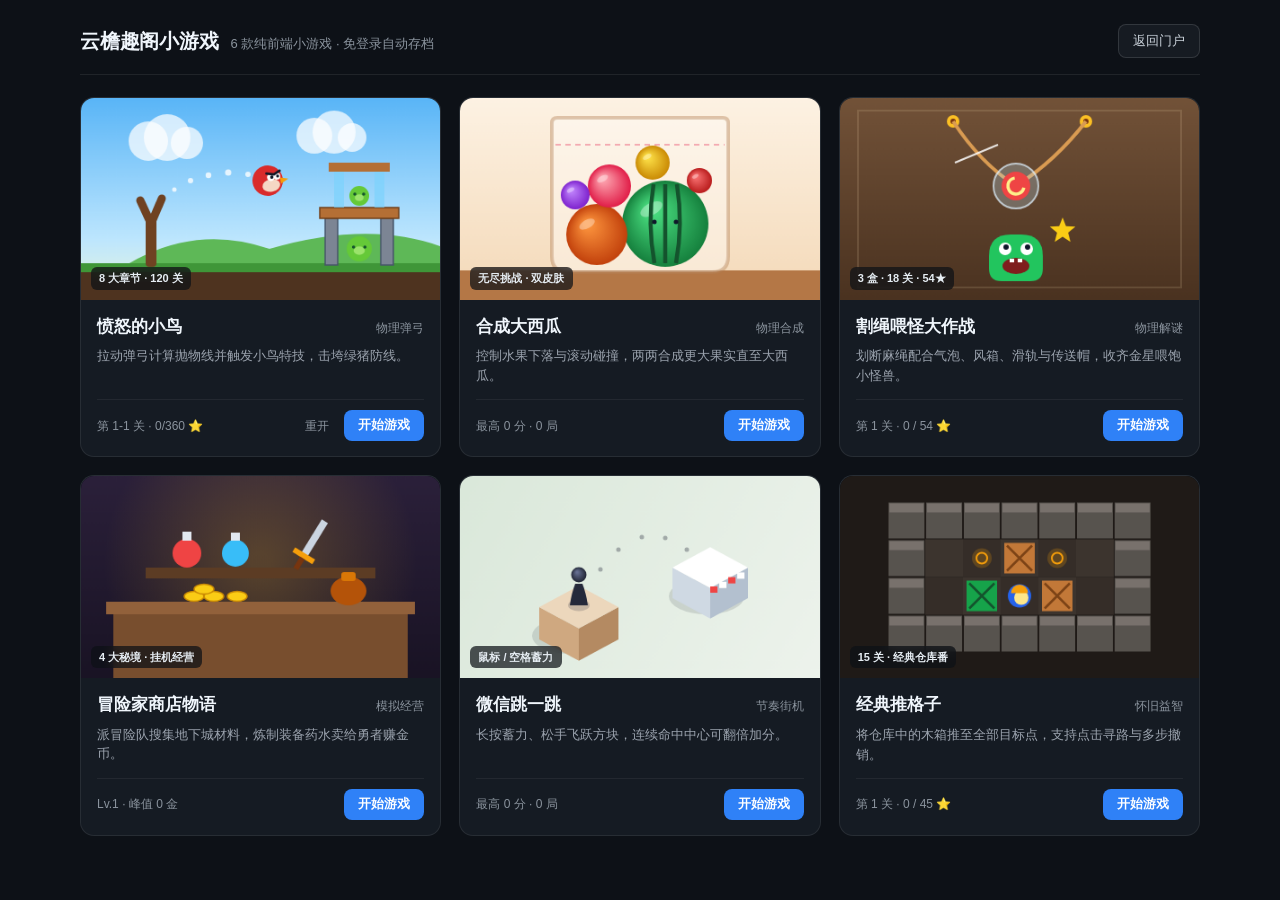
==== arcade/index.html @ f58f63c4 "feat: add Sokoban (推格子) & major visual/gameplay overhaul across arcade suite" ====
<!DOCTYPE html>
<html lang="zh-CN">
<head>
    <meta charset="UTF-8">
    <meta name="viewport" content="width=device-width, initial-scale=1.0">
    <title>云檐趣阁 · 网页小游戏大厅</title>
    <link rel="icon" href="data:image/svg+xml,<svg xmlns='http://www.w3.org/2000/svg' viewBox='0 0 64 64'><rect width='64' height='64' rx='16' fill='%2311161f'/><text x='32' y='44' font-size='34' text-anchor='middle'>🕹️</text></svg>">
    <link rel="stylesheet" href="style.css?v=20261117_1800">
</head>
<body>
    <div class="arcade-shell">
        <header class="arcade-header">
            <div class="brand">
                <h1>云檐趣阁小游戏</h1>
                <span class="brand-sub">6 款纯前端小游戏 · 免登录自动存档</span>
            </div>
            <div class="header-actions">
                <a href="https://39.97.50.218:8080/" class="btn-portal">返回门户</a>
            </div>
        </header>

        <main class="games-grid">
            <!-- 1. 愤怒的小鸟 -->
            <article class="game-card">
                <a href="./angry-birds/" class="cover-link" id="linkCoverAb" aria-label="开始愤怒的小鸟">
                    <canvas class="cover-canvas" data-cover="angry-birds" width="400" height="225"></canvas>
                    <span class="cover-tag">8 大章节 · 120 关</span>
                </a>
                <div class="card-body">
                    <div class="title-line">
                        <h2>愤怒的小鸟</h2>
                        <span class="genre">物理弹弓</span>
                    </div>
                    <p class="brief">拉动弹弓计算抛物线并触发小鸟特技，击垮绿猪防线。</p>
                    <div class="card-foot">
                        <span class="stat-text" id="abSummary">1-1 · 0 / 360 ⭐</span>
                        <div class="btn-group">
                            <a href="./angry-birds/" class="btn-quiet" id="btnFreshPlay" title="从第一关重新开始">重开</a>
                            <a href="./angry-birds/" class="btn-play" id="btnResumePlay">开始游戏</a>
                        </div>
                    </div>
                </div>
            </article>

            <!-- 2. 合成大西瓜 -->
            <article class="game-card">
                <a href="./fruit-merge/" class="cover-link" id="linkCoverFm" aria-label="开始合成大西瓜">
                    <canvas class="cover-canvas" data-cover="fruit-merge" width="400" height="225"></canvas>
                    <span class="cover-tag">无尽挑战 · 双皮肤</span>
                </a>
                <div class="card-body">
                    <div class="title-line">
                        <h2>合成大西瓜</h2>
                        <span class="genre">物理合成</span>
                    </div>
                    <p class="brief">控制水果下落与滚动碰撞，两两合成更大果实直至大西瓜。</p>
                    <div class="card-foot">
                        <span class="stat-text" id="fmSummary">最高 0 分 · 0 局</span>
                        <a href="./fruit-merge/" class="btn-play" id="btnPlayFruit">开始游戏</a>
                    </div>
                </div>
            </article>

            <!-- 3. 割绳喂怪 -->
            <article class="game-card">
                <a href="./cut-rope/" class="cover-link" id="linkCoverCr" aria-label="开始割绳喂怪">
                    <canvas class="cover-canvas" data-cover="cut-rope" width="400" height="225"></canvas>
                    <span class="cover-tag">3 盒 · 18 关 · 54★</span>
                </a>
                <div class="card-body">
                    <div class="title-line">
                        <h2>割绳喂怪大作战</h2>
                        <span class="genre">物理解谜</span>
                    </div>
                    <p class="brief">划断麻绳配合气泡、风箱、滑轨与传送帽，收齐金星喂饱小怪兽。</p>
                    <div class="card-foot">
                        <span class="stat-text" id="crSummary">第 1 关 · 0 / 54 ⭐</span>
                        <a href="./cut-rope/" class="btn-play" id="btnPlayCutRope">开始游戏</a>
                    </div>
                </div>
            </article>

            <!-- 4. 冒险家商店物语 -->
            <article class="game-card">
                <a href="./adventure-tycoon/" class="cover-link" id="linkCoverAt" aria-label="开始冒险家商店物语">
                    <canvas class="cover-canvas" data-cover="adventure-tycoon" width="400" height="225"></canvas>
                    <span class="cover-tag">4 大秘境 · 挂机经营</span>
                </a>
                <div class="card-body">
                    <div class="title-line">
                        <h2>冒险家商店物语</h2>
                        <span class="genre">模拟经营</span>
                    </div>
                    <p class="brief">派冒险队搜集地下城材料，炼制装备药水卖给勇者赚金币。</p>
                    <div class="card-foot">
                        <span class="stat-text" id="atSummary">Lv.1 · 峰值 0 金</span>
                        <a href="./adventure-tycoon/" class="btn-play" id="btnPlayTycoon">开始游戏</a>
                    </div>
                </div>
            </article>

            <!-- 5. 微信跳一跳 -->
            <article class="game-card">
                <a href="./jump-jump/" class="cover-link" id="linkCoverJj" aria-label="开始微信跳一跳">
                    <canvas class="cover-canvas" data-cover="jump-jump" width="400" height="225"></canvas>
                    <span class="cover-tag">鼠标 / 空格蓄力</span>
                </a>
                <div class="card-body">
                    <div class="title-line">
                        <h2>微信跳一跳</h2>
                        <span class="genre">节奏街机</span>
                    </div>
                    <p class="brief">长按蓄力、松手飞跃方块，连续命中中心可翻倍加分。</p>
                    <div class="card-foot">
                        <span class="stat-text" id="jjSummary">最高 0 分 · 0 局</span>
                        <a href="./jump-jump/" class="btn-play" id="btnPlayJump">开始游戏</a>
                    </div>
                </div>
            </article>

            <!-- 6. 推格子 -->
            <article class="game-card">
                <a href="./sokoban/" class="cover-link" id="linkCoverSk" aria-label="开始经典推格子">
                    <canvas class="cover-canvas" data-cover="sokoban" width="400" height="225"></canvas>
                    <span class="cover-tag">15 关 · 经典仓库番</span>
                </a>
                <div class="card-body">
                    <div class="title-line">
                        <h2>经典推格子</h2>
                        <span class="genre">怀旧益智</span>
                    </div>
                    <p class="brief">将仓库中的木箱推至全部目标点，支持点击寻路与多步撤销。</p>
                    <div class="card-foot">
                        <span class="stat-text" id="skSummary">第 1 关 · 0 / 45 ⭐</span>
                        <a href="./sokoban/" class="btn-play" id="btnPlaySokoban">开始游戏</a>
                    </div>
                </div>
            </article>
        </main>
    </div>

    <script src="covers.js?v=20261117_2045"></script>
    <script src="arcade.js?v=20261117_2045"></script>
</body>
</html>
---- arcade/style.css ----
* {
    box-sizing: border-box;
    margin: 0;
    padding: 0;
}

body {
    min-height: 100vh;
    background: #0d1117;
    color: #e6edf3;
    font-family: -apple-system, BlinkMacSystemFont, "PingFang SC", "Segoe UI", "Microsoft YaHei", sans-serif;
    line-height: 1.5;
    padding: 24px 20px 44px;
}

.arcade-shell {
    max-width: 1120px;
    margin: 0 auto;
    display: flex;
    flex-direction: column;
    gap: 22px;
}

/* Header */
.arcade-header {
    display: flex;
    align-items: center;
    justify-content: space-between;
    gap: 16px;
    padding-bottom: 16px;
    border-bottom: 1px solid rgba(255, 255, 255, 0.08);
    flex-wrap: wrap;
}

.brand {
    display: flex;
    align-items: baseline;
    gap: 12px;
    flex-wrap: wrap;
}

.brand h1 {
    font-size: 20px;
    font-weight: 700;
    color: #f0f6fc;
    letter-spacing: -0.2px;
}

.brand-sub {
    font-size: 13px;
    color: #8b949e;
}

.btn-portal {
    display: inline-flex;
    align-items: center;
    padding: 6px 14px;
    border-radius: 8px;
    border: 1px solid rgba(255, 255, 255, 0.12);
    background: #161b22;
    color: #c9d1d9;
    font-size: 13px;
    font-weight: 500;
    text-decoration: none;
    transition: background 0.15s ease, border-color 0.15s ease;
}

.btn-portal:hover {
    background: #21262d;
    border-color: rgba(255, 255, 255, 0.24);
    color: #fff;
}

/* Compact 3-Column Game Grid */
.games-grid {
    display: grid;
    grid-template-columns: repeat(3, minmax(0, 1fr));
    gap: 18px;
}

@media (max-width: 1020px) {
    .games-grid {
        grid-template-columns: repeat(2, minmax(0, 1fr));
    }
}

@media (max-width: 640px) {
    body {
        padding: 16px 14px 32px;
    }
    .games-grid {
        grid-template-columns: 1fr;
        gap: 14px;
    }
}

.game-card {
    background: #151b23;
    border: 1px solid rgba(255, 255, 255, 0.08);
    border-radius: 14px;
    overflow: hidden;
    display: flex;
    flex-direction: column;
    transition: transform 0.18s ease, border-color 0.18s ease, box-shadow 0.18s ease;
}

.game-card:hover {
    transform: translateY(-2px);
    border-color: rgba(255, 255, 255, 0.2);
    box-shadow: 0 12px 28px rgba(0, 0, 0, 0.36);
}

.cover-link {
    position: relative;
    display: block;
    width: 100%;
    aspect-ratio: 16 / 9;
    overflow: hidden;
    background: #0b0f16;
}

.cover-canvas {
    display: block;
    width: 100%;
    height: 100%;
    transition: transform 0.25s ease;
}

.game-card:hover .cover-canvas {
    transform: scale(1.025);
}

.cover-tag {
    position: absolute;
    left: 10px;
    bottom: 10px;
    padding: 3px 8px;
    border-radius: 6px;
    background: rgba(13, 17, 23, 0.72);
    backdrop-filter: blur(6px);
    color: #e6edf3;
    font-size: 11px;
    font-weight: 600;
}

.card-body {
    padding: 14px 16px 15px;
    display: flex;
    flex-direction: column;
    gap: 8px;
    flex: 1;
}

.title-line {
    display: flex;
    align-items: baseline;
    justify-content: space-between;
    gap: 8px;
}

.title-line h2 {
    font-size: 16.5px;
    font-weight: 700;
    color: #f0f6fc;
}

.genre {
    font-size: 12px;
    color: #8b949e;
    flex-shrink: 0;
}

.brief {
    font-size: 13px;
    color: #9ba3ae;
    line-height: 1.5;
    flex: 1;
}

.card-foot {
    margin-top: 6px;
    padding-top: 10px;
    border-top: 1px solid rgba(255, 255, 255, 0.06);
    display: flex;
    align-items: center;
    justify-content: space-between;
    gap: 8px;
}

.stat-text {
    font-size: 12px;
    color: #8b949e;
    white-space: nowrap;
    overflow: hidden;
    text-overflow: ellipsis;
}

.btn-group {
    display: flex;
    align-items: center;
    gap: 6px;
    flex-shrink: 0;
}

.btn-play {
    display: inline-flex;
    align-items: center;
    justify-content: center;
    padding: 6px 14px;
    border-radius: 8px;
    background: #2f81f7;
    color: #fff;
    font-size: 12.5px;
    font-weight: 600;
    text-decoration: none;
    white-space: nowrap;
    flex-shrink: 0;
    transition: background 0.15s ease;
}

.btn-play:hover {
    background: #388bfd;
}

.btn-quiet {
    display: inline-flex;
    align-items: center;
    padding: 6px 9px;
    border-radius: 8px;
    color: #8b949e;
    font-size: 12px;
    text-decoration: none;
    transition: background 0.15s ease, color 0.15s ease;
}

.btn-quiet:hover {
    background: rgba(255, 255, 255, 0.06);
    color: #e6edf3;
}
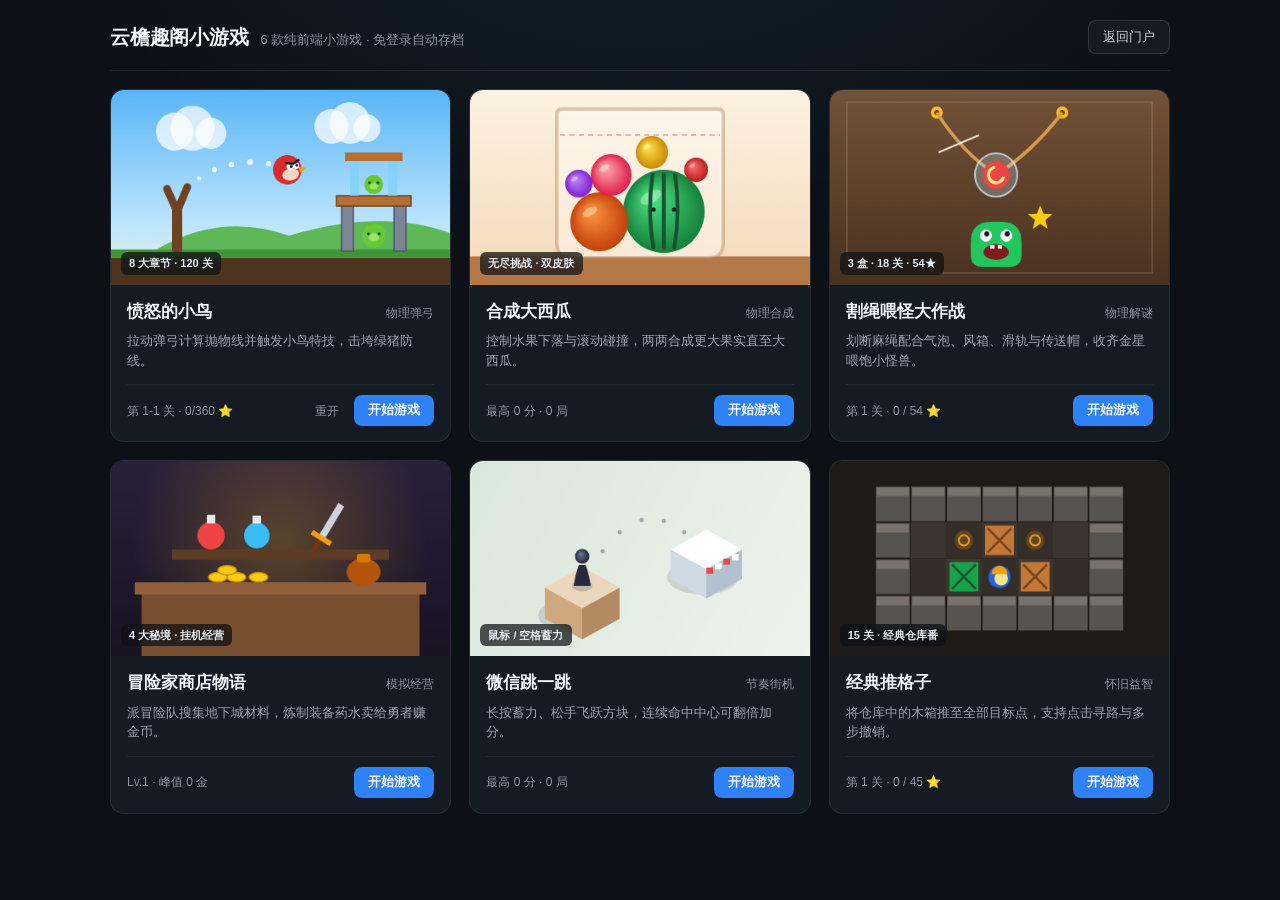
==== commit 81ad0157: "style(arcade): refine viewport-fit sizing, header layout, and visual polish across all 6 games" ====
--- a/arcade/index.html
+++ b/arcade/index.html
@@ -5,7 +5,7 @@
     <meta name="viewport" content="width=device-width, initial-scale=1.0">
     <title>云檐趣阁 · 网页小游戏大厅</title>
     <link rel="icon" href="data:image/svg+xml,<svg xmlns='http://www.w3.org/2000/svg' viewBox='0 0 64 64'><rect width='64' height='64' rx='16' fill='%2311161f'/><text x='32' y='44' font-size='34' text-anchor='middle'>🕹️</text></svg>">
-    <link rel="stylesheet" href="style.css?v=20261117_1800">
+    <link rel="stylesheet" href="style.css?v=20261118_1135">
 </head>
 <body>
     <div class="arcade-shell">
--- a/arcade/style.css
+++ b/arcade/style.css
@@ -6,19 +6,21 @@
 
 body {
     min-height: 100vh;
-    background: #0d1117;
+    background:
+        radial-gradient(880px 420px at 50% -8%, rgba(56, 189, 248, 0.085), transparent 65%),
+        #0d1117;
     color: #e6edf3;
     font-family: -apple-system, BlinkMacSystemFont, "PingFang SC", "Segoe UI", "Microsoft YaHei", sans-serif;
     line-height: 1.5;
-    padding: 24px 20px 44px;
+    padding: 20px 20px 34px;
 }
 
 .arcade-shell {
-    max-width: 1120px;
+    max-width: 1060px;
     margin: 0 auto;
     display: flex;
     flex-direction: column;
-    gap: 22px;
+    gap: 18px;
 }
 
 /* Header */
@@ -114,7 +116,7 @@
     position: relative;
     display: block;
     width: 100%;
-    aspect-ratio: 16 / 9;
+    aspect-ratio: 16 / 9.2;
     overflow: hidden;
     background: #0b0f16;
 }
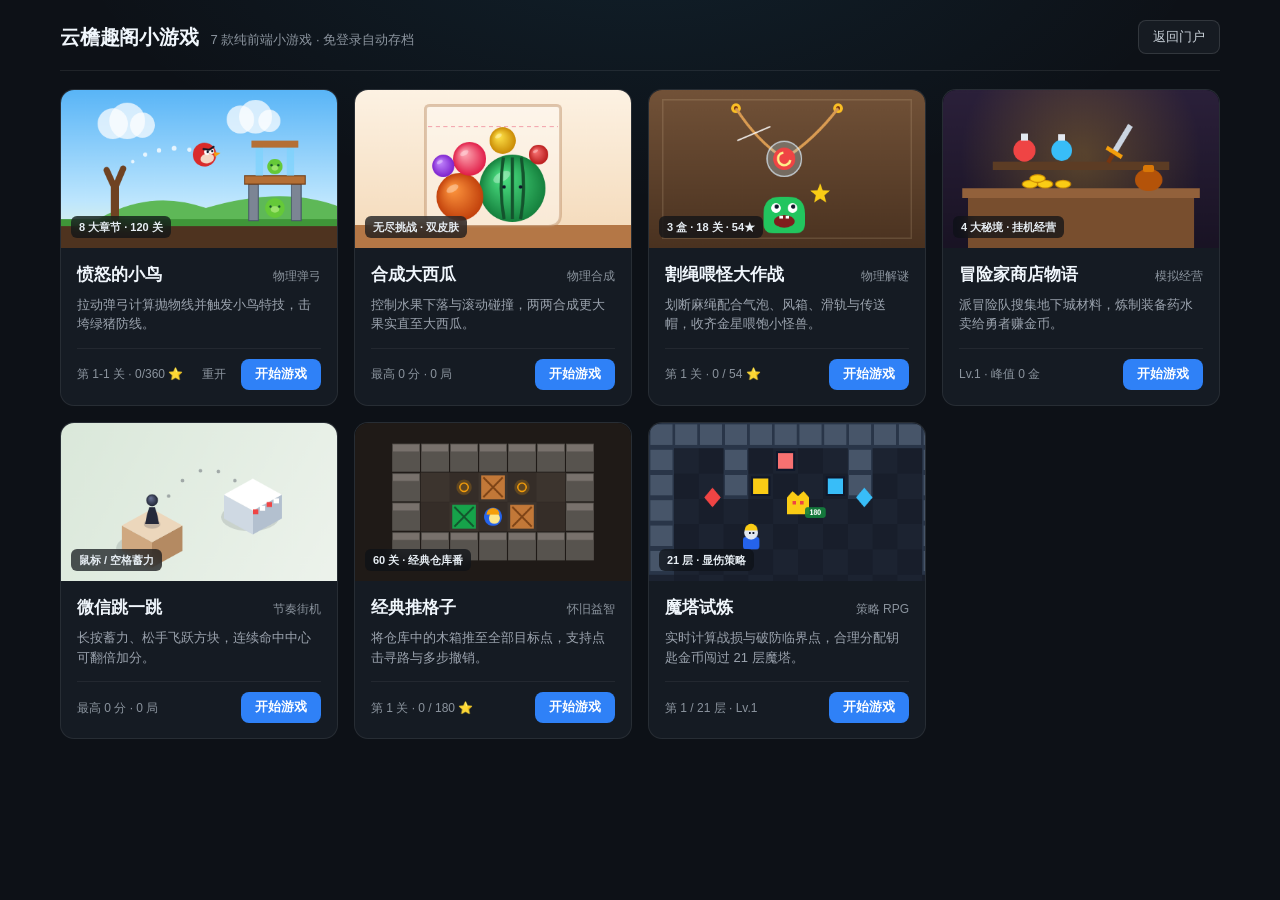
==== commit 98759a73: "feat(arcade): expand Sokoban to 60 verified levels and add polished 21-floor Magic Tower (魔塔)" ====
--- a/arcade/index.html
+++ b/arcade/index.html
@@ -5,14 +5,14 @@
     <meta name="viewport" content="width=device-width, initial-scale=1.0">
     <title>云檐趣阁 · 网页小游戏大厅</title>
     <link rel="icon" href="data:image/svg+xml,<svg xmlns='http://www.w3.org/2000/svg' viewBox='0 0 64 64'><rect width='64' height='64' rx='16' fill='%2311161f'/><text x='32' y='44' font-size='34' text-anchor='middle'>🕹️</text></svg>">
-    <link rel="stylesheet" href="style.css?v=20261118_1135">
+    <link rel="stylesheet" href="style.css?v=20261118_1200">
 </head>
 <body>
     <div class="arcade-shell">
         <header class="arcade-header">
             <div class="brand">
                 <h1>云檐趣阁小游戏</h1>
-                <span class="brand-sub">6 款纯前端小游戏 · 免登录自动存档</span>
+                <span class="brand-sub">7 款纯前端小游戏 · 免登录自动存档</span>
             </div>
             <div class="header-actions">
                 <a href="https://39.97.50.218:8080/" class="btn-portal">返回门户</a>
@@ -122,7 +122,7 @@
             <article class="game-card">
                 <a href="./sokoban/" class="cover-link" id="linkCoverSk" aria-label="开始经典推格子">
                     <canvas class="cover-canvas" data-cover="sokoban" width="400" height="225"></canvas>
-                    <span class="cover-tag">15 关 · 经典仓库番</span>
+                    <span class="cover-tag">60 关 · 经典仓库番</span>
                 </a>
                 <div class="card-body">
                     <div class="title-line">
@@ -131,15 +131,34 @@
                     </div>
                     <p class="brief">将仓库中的木箱推至全部目标点，支持点击寻路与多步撤销。</p>
                     <div class="card-foot">
-                        <span class="stat-text" id="skSummary">第 1 关 · 0 / 45 ⭐</span>
+                        <span class="stat-text" id="skSummary">第 1 关 · 0 / 180 ⭐</span>
                         <a href="./sokoban/" class="btn-play" id="btnPlaySokoban">开始游戏</a>
+                    </div>
+                </div>
+            </article>
+
+            <!-- 7. 魔塔 -->
+            <article class="game-card">
+                <a href="./mota/" class="cover-link" id="linkCoverMt" aria-label="开始魔塔深渊试炼">
+                    <canvas class="cover-canvas" data-cover="mota" width="400" height="225"></canvas>
+                    <span class="cover-tag">21 层 · 显伤策略</span>
+                </a>
+                <div class="card-body">
+                    <div class="title-line">
+                        <h2>魔塔试炼</h2>
+                        <span class="genre">策略 RPG</span>
+                    </div>
+                    <p class="brief">实时计算战损与破防临界点，合理分配钥匙金币闯过 21 层魔塔。</p>
+                    <div class="card-foot">
+                        <span class="stat-text" id="mtSummary">第 1 / 21 层 · Lv.1</span>
+                        <a href="./mota/" class="btn-play" id="btnPlayMota">开始游戏</a>
                     </div>
                 </div>
             </article>
         </main>
     </div>
 
-    <script src="covers.js?v=20261117_2045"></script>
-    <script src="arcade.js?v=20261117_2045"></script>
+    <script src="covers.js?v=20261118_1200"></script>
+    <script src="arcade.js?v=20261118_1200"></script>
 </body>
 </html>
--- a/arcade/style.css
+++ b/arcade/style.css
@@ -16,7 +16,7 @@
 }
 
 .arcade-shell {
-    max-width: 1060px;
+    max-width: 1160px;
     margin: 0 auto;
     display: flex;
     flex-direction: column;
@@ -73,14 +73,14 @@
     color: #fff;
 }
 
-/* Compact 3-Column Game Grid */
+/* Compact 4-Column Game Grid (4 + 3 balanced rows on desktop) */
 .games-grid {
     display: grid;
-    grid-template-columns: repeat(3, minmax(0, 1fr));
-    gap: 18px;
-}
-
-@media (max-width: 1020px) {
+    grid-template-columns: repeat(4, minmax(0, 1fr));
+    gap: 16px;
+}
+
+@media (max-width: 1080px) {
     .games-grid {
         grid-template-columns: repeat(2, minmax(0, 1fr));
     }
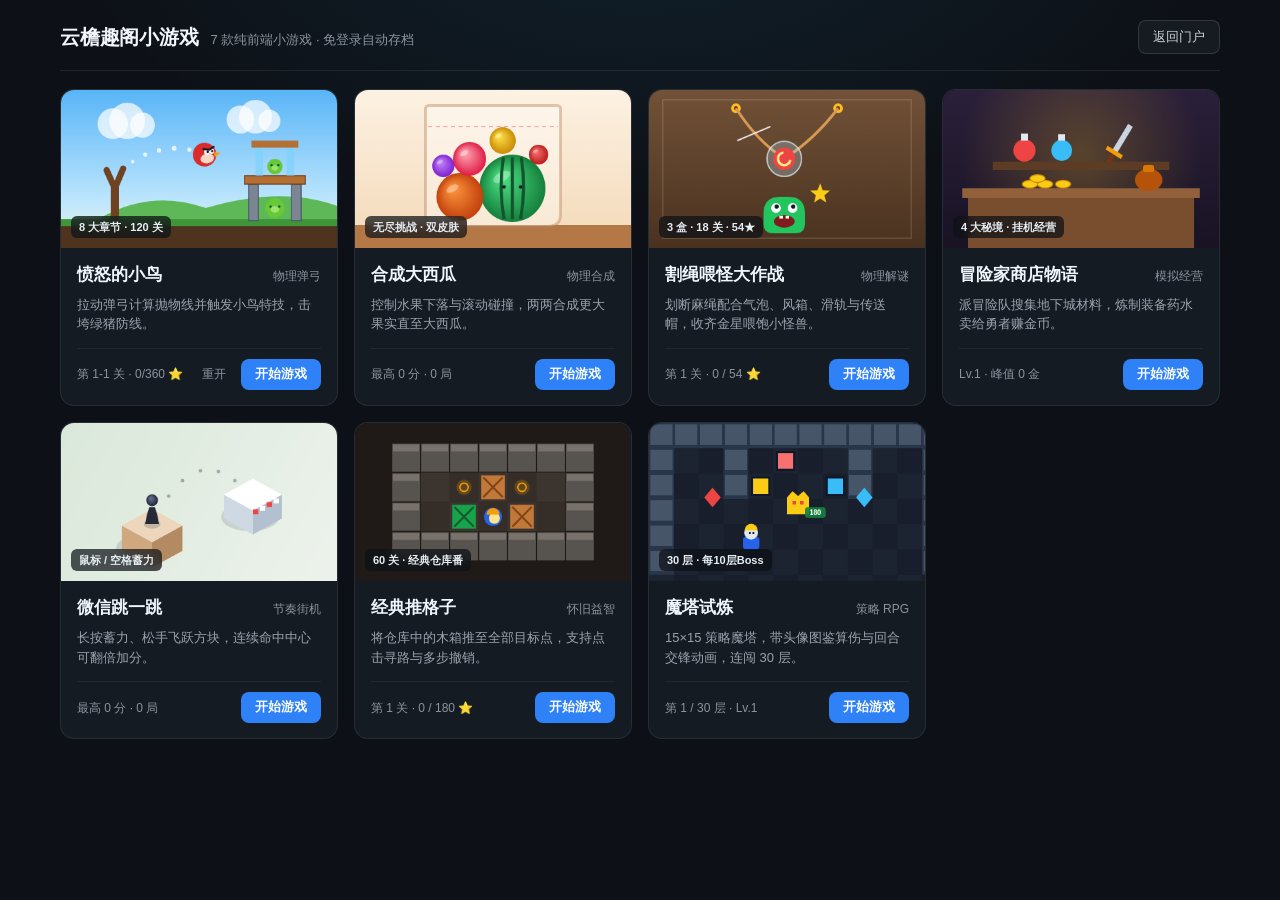
==== commit 792ca675: "feat(mota): upgrade Magic Tower to 30 floors (15x15), Boss every 10F, avatar manual & battle animati" ====
--- a/arcade/index.html
+++ b/arcade/index.html
@@ -141,16 +141,16 @@
             <article class="game-card">
                 <a href="./mota/" class="cover-link" id="linkCoverMt" aria-label="开始魔塔深渊试炼">
                     <canvas class="cover-canvas" data-cover="mota" width="400" height="225"></canvas>
-                    <span class="cover-tag">21 层 · 显伤策略</span>
+                    <span class="cover-tag">30 层 · 每10层Boss</span>
                 </a>
                 <div class="card-body">
                     <div class="title-line">
                         <h2>魔塔试炼</h2>
                         <span class="genre">策略 RPG</span>
                     </div>
-                    <p class="brief">实时计算战损与破防临界点，合理分配钥匙金币闯过 21 层魔塔。</p>
+                    <p class="brief">15×15 策略魔塔，带头像图鉴算伤与回合交锋动画，连闯 30 层。</p>
                     <div class="card-foot">
-                        <span class="stat-text" id="mtSummary">第 1 / 21 层 · Lv.1</span>
+                        <span class="stat-text" id="mtSummary">第 1 / 30 层 · Lv.1</span>
                         <a href="./mota/" class="btn-play" id="btnPlayMota">开始游戏</a>
                     </div>
                 </div>
@@ -158,7 +158,7 @@
         </main>
     </div>
 
-    <script src="covers.js?v=20261118_1200"></script>
-    <script src="arcade.js?v=20261118_1200"></script>
+    <script src="covers.js?v=20261118_1430"></script>
+    <script src="arcade.js?v=20261118_1430"></script>
 </body>
 </html>
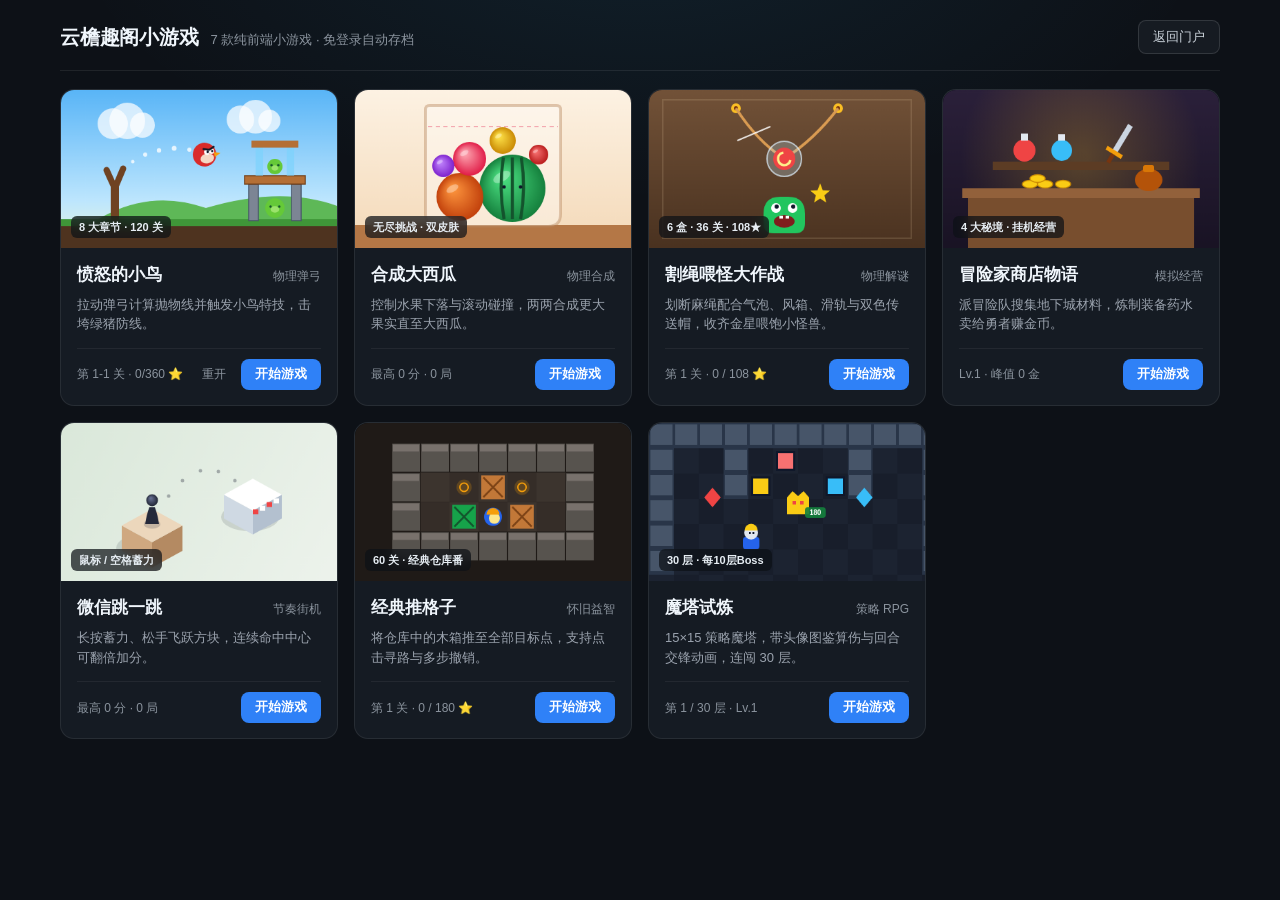
==== commit 5fceabde: "arcade: overhaul Magic Tower dungeons/combat/HUD and expand Cut the Rope to 36 levels" ====
--- a/arcade/index.html
+++ b/arcade/index.html
@@ -65,16 +65,16 @@
             <article class="game-card">
                 <a href="./cut-rope/" class="cover-link" id="linkCoverCr" aria-label="开始割绳喂怪">
                     <canvas class="cover-canvas" data-cover="cut-rope" width="400" height="225"></canvas>
-                    <span class="cover-tag">3 盒 · 18 关 · 54★</span>
+                    <span class="cover-tag">6 盒 · 36 关 · 108★</span>
                 </a>
                 <div class="card-body">
                     <div class="title-line">
                         <h2>割绳喂怪大作战</h2>
                         <span class="genre">物理解谜</span>
                     </div>
-                    <p class="brief">划断麻绳配合气泡、风箱、滑轨与传送帽，收齐金星喂饱小怪兽。</p>
+                    <p class="brief">划断麻绳配合气泡、风箱、滑轨与双色传送帽，收齐金星喂饱小怪兽。</p>
                     <div class="card-foot">
-                        <span class="stat-text" id="crSummary">第 1 关 · 0 / 54 ⭐</span>
+                        <span class="stat-text" id="crSummary">第 1 关 · 0 / 108 ⭐</span>
                         <a href="./cut-rope/" class="btn-play" id="btnPlayCutRope">开始游戏</a>
                     </div>
                 </div>
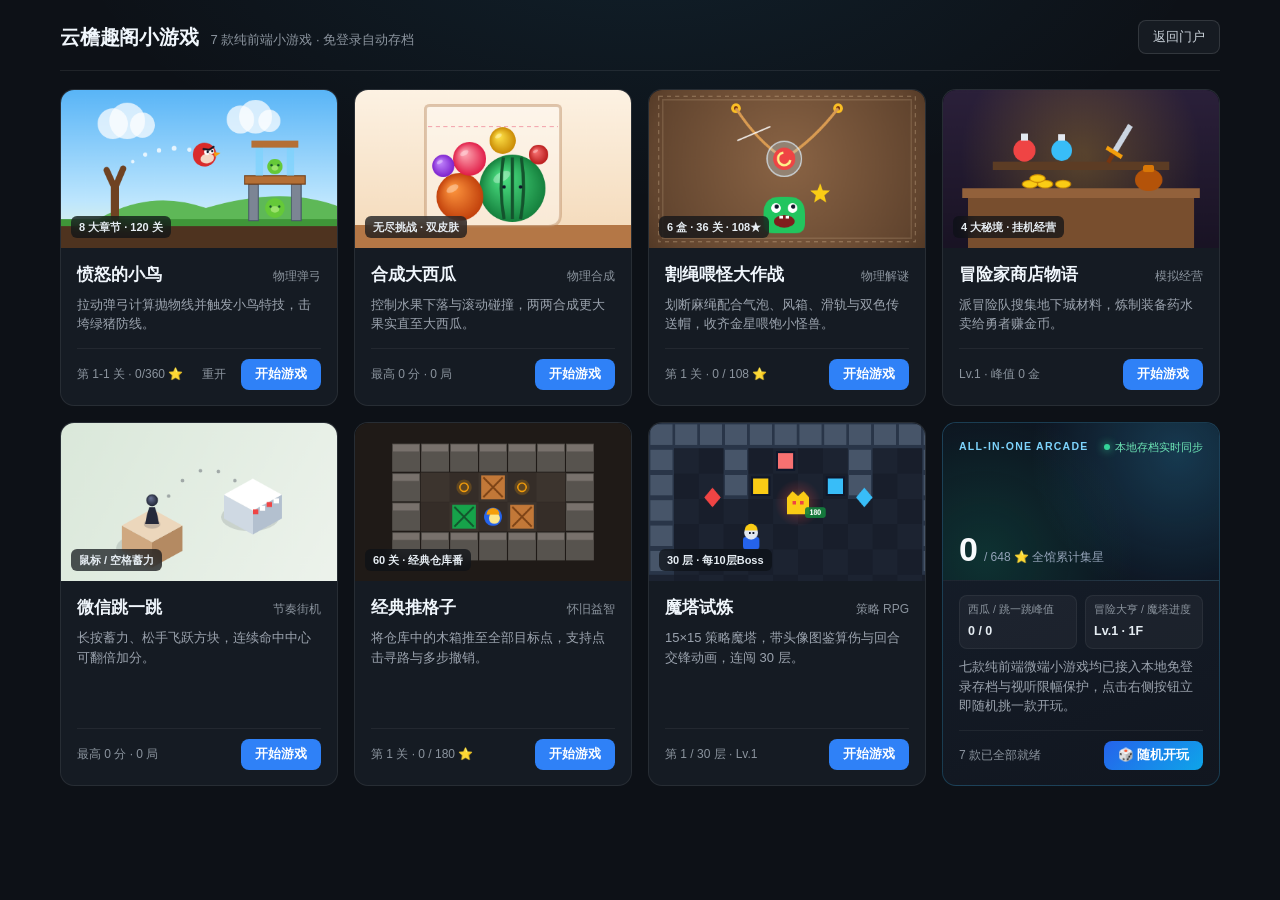
==== commit 641defef: "polish(arcade): upgrade visuals, canvas lighting, lobby symmetry & fix UI polish across all 7 games" ====
--- a/arcade/index.html
+++ b/arcade/index.html
@@ -5,7 +5,7 @@
     <meta name="viewport" content="width=device-width, initial-scale=1.0">
     <title>云檐趣阁 · 网页小游戏大厅</title>
     <link rel="icon" href="data:image/svg+xml,<svg xmlns='http://www.w3.org/2000/svg' viewBox='0 0 64 64'><rect width='64' height='64' rx='16' fill='%2311161f'/><text x='32' y='44' font-size='34' text-anchor='middle'>🕹️</text></svg>">
-    <link rel="stylesheet" href="style.css?v=20261118_1200">
+    <link rel="stylesheet" href="style.css?v=20261118_2200">
 </head>
 <body>
     <div class="arcade-shell">
@@ -155,10 +155,41 @@
                     </div>
                 </div>
             </article>
+
+            <!-- 8. 全馆战绩总览 & 随机开玩 -->
+            <article class="game-card summary-card">
+                <div class="summary-banner">
+                    <div class="summary-badge-row">
+                        <span class="summary-kicker">ALL-IN-ONE ARCADE</span>
+                        <span class="summary-live-dot">本地存档实时同步</span>
+                    </div>
+                    <div class="summary-star-total">
+                        <strong id="arcadeAllStars">0</strong>
+                        <span>/ 648 ⭐ 全馆累计集星</span>
+                    </div>
+                </div>
+                <div class="card-body">
+                    <div class="summary-stats-grid">
+                        <div class="sum-pill">
+                            <span>西瓜 / 跳一跳峰值</span>
+                            <strong id="arcadeBestScores">0 / 0</strong>
+                        </div>
+                        <div class="sum-pill">
+                            <span>冒险大亨 / 魔塔进度</span>
+                            <strong id="arcadeRpgMeta">Lv.1 · 1F</strong>
+                        </div>
+                    </div>
+                    <p class="brief">七款纯前端微端小游戏均已接入本地免登录存档与视听限幅保护，点击右侧按钮立即随机挑一款开玩。</p>
+                    <div class="card-foot">
+                        <span class="stat-text">7 款已全部就绪</span>
+                        <button type="button" class="btn-play btn-random-play" id="btnRandomGame">🎲 随机开玩</button>
+                    </div>
+                </div>
+            </article>
         </main>
     </div>
 
-    <script src="covers.js?v=20261118_1430"></script>
-    <script src="arcade.js?v=20261118_1430"></script>
+    <script src="covers.js?v=20261118_2200"></script>
+    <script src="arcade.js?v=20261118_2200"></script>
 </body>
 </html>
--- a/arcade/style.css
+++ b/arcade/style.css
@@ -96,6 +96,11 @@
     }
 }
 
+@keyframes arcadeCardIn {
+    from { opacity: 0; transform: translateY(10px); }
+    to { opacity: 1; transform: translateY(0); }
+}
+
 .game-card {
     background: #151b23;
     border: 1px solid rgba(255, 255, 255, 0.08);
@@ -104,12 +109,21 @@
     display: flex;
     flex-direction: column;
     transition: transform 0.18s ease, border-color 0.18s ease, box-shadow 0.18s ease;
-}
+    animation: arcadeCardIn 0.34s cubic-bezier(0.22, 1, 0.36, 1) both;
+}
+
+.game-card:nth-child(2) { animation-delay: 0.03s; }
+.game-card:nth-child(3) { animation-delay: 0.06s; }
+.game-card:nth-child(4) { animation-delay: 0.09s; }
+.game-card:nth-child(5) { animation-delay: 0.12s; }
+.game-card:nth-child(6) { animation-delay: 0.15s; }
+.game-card:nth-child(7) { animation-delay: 0.18s; }
+.game-card:nth-child(8) { animation-delay: 0.21s; }
 
 .game-card:hover {
-    transform: translateY(-2px);
-    border-color: rgba(255, 255, 255, 0.2);
-    box-shadow: 0 12px 28px rgba(0, 0, 0, 0.36);
+    transform: translateY(-3px);
+    border-color: rgba(56, 189, 248, 0.34);
+    box-shadow: 0 14px 32px rgba(0, 0, 0, 0.45), 0 0 0 1px rgba(56, 189, 248, 0.08);
 }
 
 .cover-link {
@@ -119,6 +133,20 @@
     aspect-ratio: 16 / 9.2;
     overflow: hidden;
     background: #0b0f16;
+}
+
+.cover-link::after {
+    content: '';
+    position: absolute;
+    inset: 0;
+    background: linear-gradient(110deg, transparent 25%, rgba(255, 255, 255, 0.18) 50%, transparent 75%);
+    transform: translateX(-120%);
+    transition: transform 0.65s cubic-bezier(0.22, 1, 0.36, 1);
+    pointer-events: none;
+}
+
+.game-card:hover .cover-link::after {
+    transform: translateX(120%);
 }
 
 .cover-canvas {
@@ -239,3 +267,116 @@
     background: rgba(255, 255, 255, 0.06);
     color: #e6edf3;
 }
+
+/* 8th Grid Card: All-in-one Stats & Random Picker */
+.summary-card {
+    background: linear-gradient(160deg, #161f2c 0%, #11161f 100%);
+    border-color: rgba(56, 189, 248, 0.22);
+}
+
+.summary-banner {
+    padding: 16px 16px 14px;
+    aspect-ratio: 16 / 9.2;
+    display: flex;
+    flex-direction: column;
+    justify-content: space-between;
+    background:
+        radial-gradient(circle at 85% 20%, rgba(56, 189, 248, 0.22), transparent 55%),
+        radial-gradient(circle at 15% 85%, rgba(16, 185, 129, 0.18), transparent 55%),
+        #0d1420;
+    border-bottom: 1px solid rgba(255, 255, 255, 0.07);
+}
+
+.summary-badge-row {
+    display: flex;
+    align-items: center;
+    justify-content: space-between;
+    gap: 8px;
+}
+
+.summary-kicker {
+    font-size: 10.5px;
+    font-weight: 700;
+    letter-spacing: 0.12em;
+    color: #7dd3fc;
+}
+
+.summary-live-dot {
+    font-size: 11px;
+    color: #6ee7b7;
+    display: inline-flex;
+    align-items: center;
+    gap: 5px;
+}
+
+.summary-live-dot::before {
+    content: '';
+    width: 6px;
+    height: 6px;
+    border-radius: 50%;
+    background: #34d399;
+    box-shadow: 0 0 8px #34d399;
+}
+
+.summary-star-total {
+    display: flex;
+    align-items: baseline;
+    gap: 6px;
+}
+
+.summary-star-total strong {
+    font-size: 34px;
+    line-height: 1;
+    color: #f8fafc;
+    font-variant-numeric: tabular-nums;
+}
+
+.summary-star-total span {
+    font-size: 12px;
+    color: #94a3b8;
+}
+
+.summary-stats-grid {
+    display: grid;
+    grid-template-columns: repeat(2, minmax(0, 1fr));
+    gap: 8px;
+}
+
+.sum-pill {
+    padding: 6px 8px;
+    border-radius: 8px;
+    background: rgba(255, 255, 255, 0.04);
+    border: 1px solid rgba(255, 255, 255, 0.06);
+}
+
+.sum-pill span {
+    display: block;
+    font-size: 10.5px;
+    color: #8b949e;
+}
+
+.sum-pill strong {
+    font-size: 12.5px;
+    color: #e6edf3;
+    font-variant-numeric: tabular-nums;
+}
+
+.btn-random-play {
+    border: none;
+    cursor: pointer;
+    background: linear-gradient(135deg, #2563eb 0%, #0ea5e9 100%);
+}
+
+.btn-random-play:hover {
+    filter: brightness(1.08);
+}
+
+@media (prefers-reduced-motion: reduce) {
+    .game-card {
+        animation: none;
+        transition: none;
+    }
+    .cover-link::after {
+        display: none;
+    }
+}
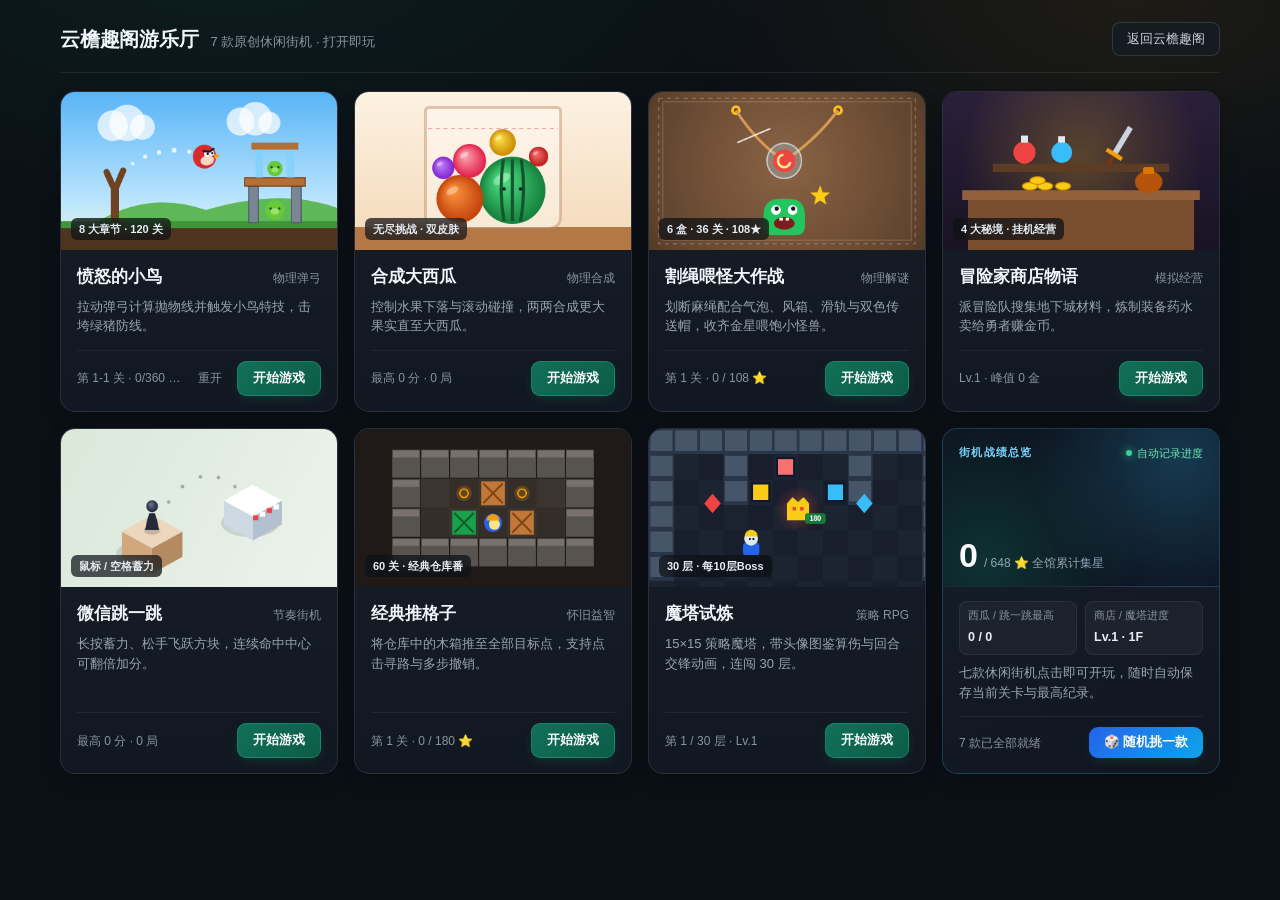
==== commit 198152ca: "polish(visuals,arcade): add sky/bamboo/space backdrops, procedural aurora/volcano fixes, and clean l" ====
--- a/arcade/index.html
+++ b/arcade/index.html
@@ -11,11 +11,11 @@
     <div class="arcade-shell">
         <header class="arcade-header">
             <div class="brand">
-                <h1>云檐趣阁小游戏</h1>
-                <span class="brand-sub">7 款纯前端小游戏 · 免登录自动存档</span>
+                <h1>云檐趣阁游乐厅</h1>
+                <span class="brand-sub">7 款原创休闲街机 · 打开即玩</span>
             </div>
             <div class="header-actions">
-                <a href="https://39.97.50.218:8080/" class="btn-portal">返回门户</a>
+                <a href="https://39.97.50.218:8080/" class="btn-portal">返回云檐趣阁</a>
             </div>
         </header>
 
@@ -160,8 +160,8 @@
             <article class="game-card summary-card">
                 <div class="summary-banner">
                     <div class="summary-badge-row">
-                        <span class="summary-kicker">ALL-IN-ONE ARCADE</span>
-                        <span class="summary-live-dot">本地存档实时同步</span>
+                        <span class="summary-kicker">街机战绩总览</span>
+                        <span class="summary-live-dot">自动记录进度</span>
                     </div>
                     <div class="summary-star-total">
                         <strong id="arcadeAllStars">0</strong>
@@ -171,18 +171,18 @@
                 <div class="card-body">
                     <div class="summary-stats-grid">
                         <div class="sum-pill">
-                            <span>西瓜 / 跳一跳峰值</span>
+                            <span>西瓜 / 跳一跳最高</span>
                             <strong id="arcadeBestScores">0 / 0</strong>
                         </div>
                         <div class="sum-pill">
-                            <span>冒险大亨 / 魔塔进度</span>
+                            <span>商店 / 魔塔进度</span>
                             <strong id="arcadeRpgMeta">Lv.1 · 1F</strong>
                         </div>
                     </div>
-                    <p class="brief">七款纯前端微端小游戏均已接入本地免登录存档与视听限幅保护，点击右侧按钮立即随机挑一款开玩。</p>
+                    <p class="brief">七款休闲街机点击即可开玩，随时自动保存当前关卡与最高纪录。</p>
                     <div class="card-foot">
                         <span class="stat-text">7 款已全部就绪</span>
-                        <button type="button" class="btn-play btn-random-play" id="btnRandomGame">🎲 随机开玩</button>
+                        <button type="button" class="btn-play btn-random-play" id="btnRandomGame">🎲 随机挑一款</button>
                     </div>
                 </div>
             </article>
--- a/arcade/style.css
+++ b/arcade/style.css
@@ -7,12 +7,13 @@
 body {
     min-height: 100vh;
     background:
-        radial-gradient(880px 420px at 50% -8%, rgba(56, 189, 248, 0.085), transparent 65%),
-        #0d1117;
+        radial-gradient(920px 440px at 18% -6%, rgba(17, 112, 88, 0.14), transparent 62%),
+        radial-gradient(760px 380px at 88% 0%, rgba(245, 158, 11, 0.08), transparent 60%),
+        #0b1016;
     color: #e6edf3;
     font-family: -apple-system, BlinkMacSystemFont, "PingFang SC", "Segoe UI", "Microsoft YaHei", sans-serif;
     line-height: 1.5;
-    padding: 20px 20px 34px;
+    padding: 22px 22px 36px;
 }
 
 .arcade-shell {
@@ -102,13 +103,14 @@
 }
 
 .game-card {
-    background: #151b23;
-    border: 1px solid rgba(255, 255, 255, 0.08);
-    border-radius: 14px;
+    background: linear-gradient(180deg, #161e28 0%, #121821 100%);
+    border: 1px solid rgba(255, 255, 255, 0.09);
+    border-radius: 15px;
     overflow: hidden;
     display: flex;
     flex-direction: column;
-    transition: transform 0.18s ease, border-color 0.18s ease, box-shadow 0.18s ease;
+    box-shadow: 0 8px 24px -12px rgba(0, 0, 0, 0.6), inset 0 1px 0 rgba(255, 255, 255, 0.06);
+    transition: transform 0.2s cubic-bezier(0.22, 1, 0.36, 1), border-color 0.2s ease, box-shadow 0.2s ease;
     animation: arcadeCardIn 0.34s cubic-bezier(0.22, 1, 0.36, 1) both;
 }
 
@@ -236,20 +238,23 @@
     display: inline-flex;
     align-items: center;
     justify-content: center;
-    padding: 6px 14px;
-    border-radius: 8px;
-    background: #2f81f7;
+    padding: 7px 15px;
+    border-radius: 9px;
+    background: linear-gradient(135deg, #117058 0%, #0d5c48 100%);
+    border: 1px solid rgba(52, 211, 153, 0.28);
     color: #fff;
     font-size: 12.5px;
     font-weight: 600;
     text-decoration: none;
     white-space: nowrap;
     flex-shrink: 0;
-    transition: background 0.15s ease;
+    box-shadow: 0 4px 12px -4px rgba(17, 112, 88, 0.45);
+    transition: filter 0.15s ease, transform 0.15s ease;
 }
 
 .btn-play:hover {
-    background: #388bfd;
+    filter: brightness(1.12);
+    transform: translateY(-1px);
 }
 
 .btn-quiet {
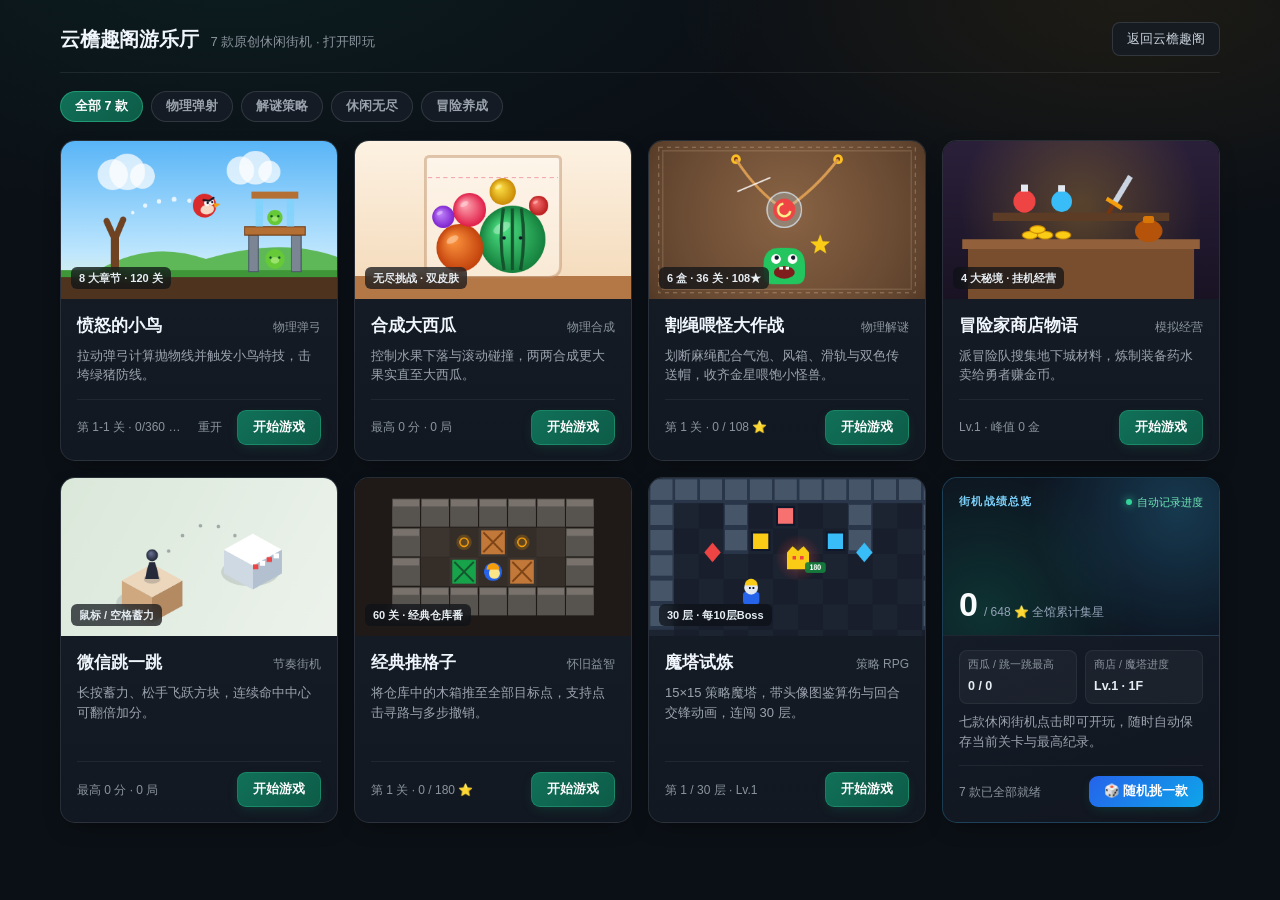
==== commit 93d69dc0: "feat(arcade): add genre filter tabs, filtered random launch and focus polish" ====
--- a/arcade/index.html
+++ b/arcade/index.html
@@ -19,9 +19,17 @@
             </div>
         </header>
 
+        <div class="arcade-filters" id="arcadeFilters" role="tablist" aria-label="游戏分类筛选">
+            <button type="button" class="arcade-filter-btn active" data-filter="all" role="tab" aria-selected="true">全部 7 款</button>
+            <button type="button" class="arcade-filter-btn" data-filter="physics" role="tab" aria-selected="false">物理弹射</button>
+            <button type="button" class="arcade-filter-btn" data-filter="puzzle" role="tab" aria-selected="false">解谜策略</button>
+            <button type="button" class="arcade-filter-btn" data-filter="casual" role="tab" aria-selected="false">休闲无尽</button>
+            <button type="button" class="arcade-filter-btn" data-filter="rpg" role="tab" aria-selected="false">冒险养成</button>
+        </div>
+
         <main class="games-grid">
             <!-- 1. 愤怒的小鸟 -->
-            <article class="game-card">
+            <article class="game-card" data-genre="physics" data-slug="angry-birds">
                 <a href="./angry-birds/" class="cover-link" id="linkCoverAb" aria-label="开始愤怒的小鸟">
                     <canvas class="cover-canvas" data-cover="angry-birds" width="400" height="225"></canvas>
                     <span class="cover-tag">8 大章节 · 120 关</span>
@@ -43,7 +51,7 @@
             </article>
 
             <!-- 2. 合成大西瓜 -->
-            <article class="game-card">
+            <article class="game-card" data-genre="casual" data-slug="fruit-merge">
                 <a href="./fruit-merge/" class="cover-link" id="linkCoverFm" aria-label="开始合成大西瓜">
                     <canvas class="cover-canvas" data-cover="fruit-merge" width="400" height="225"></canvas>
                     <span class="cover-tag">无尽挑战 · 双皮肤</span>
@@ -62,7 +70,7 @@
             </article>
 
             <!-- 3. 割绳喂怪 -->
-            <article class="game-card">
+            <article class="game-card" data-genre="puzzle" data-slug="cut-rope">
                 <a href="./cut-rope/" class="cover-link" id="linkCoverCr" aria-label="开始割绳喂怪">
                     <canvas class="cover-canvas" data-cover="cut-rope" width="400" height="225"></canvas>
                     <span class="cover-tag">6 盒 · 36 关 · 108★</span>
@@ -81,7 +89,7 @@
             </article>
 
             <!-- 4. 冒险家商店物语 -->
-            <article class="game-card">
+            <article class="game-card" data-genre="rpg" data-slug="adventure-tycoon">
                 <a href="./adventure-tycoon/" class="cover-link" id="linkCoverAt" aria-label="开始冒险家商店物语">
                     <canvas class="cover-canvas" data-cover="adventure-tycoon" width="400" height="225"></canvas>
                     <span class="cover-tag">4 大秘境 · 挂机经营</span>
@@ -100,7 +108,7 @@
             </article>
 
             <!-- 5. 微信跳一跳 -->
-            <article class="game-card">
+            <article class="game-card" data-genre="casual" data-slug="jump-jump">
                 <a href="./jump-jump/" class="cover-link" id="linkCoverJj" aria-label="开始微信跳一跳">
                     <canvas class="cover-canvas" data-cover="jump-jump" width="400" height="225"></canvas>
                     <span class="cover-tag">鼠标 / 空格蓄力</span>
@@ -119,7 +127,7 @@
             </article>
 
             <!-- 6. 推格子 -->
-            <article class="game-card">
+            <article class="game-card" data-genre="puzzle" data-slug="sokoban">
                 <a href="./sokoban/" class="cover-link" id="linkCoverSk" aria-label="开始经典推格子">
                     <canvas class="cover-canvas" data-cover="sokoban" width="400" height="225"></canvas>
                     <span class="cover-tag">60 关 · 经典仓库番</span>
@@ -138,7 +146,7 @@
             </article>
 
             <!-- 7. 魔塔 -->
-            <article class="game-card">
+            <article class="game-card" data-genre="rpg" data-slug="mota">
                 <a href="./mota/" class="cover-link" id="linkCoverMt" aria-label="开始魔塔深渊试炼">
                     <canvas class="cover-canvas" data-cover="mota" width="400" height="225"></canvas>
                     <span class="cover-tag">30 层 · 每10层Boss</span>
--- a/arcade/style.css
+++ b/arcade/style.css
@@ -385,3 +385,45 @@
         display: none;
     }
 }
+
+.arcade-filters {
+    display: flex;
+    align-items: center;
+    gap: 8px;
+    flex-wrap: wrap;
+}
+
+.arcade-filter-btn {
+    padding: 6px 14px;
+    border-radius: 999px;
+    border: 1px solid rgba(255, 255, 255, 0.12);
+    background: #141b24;
+    color: #9ba3ae;
+    font-size: 12.5px;
+    font-weight: 600;
+    cursor: pointer;
+    transition: background 0.15s ease, color 0.15s ease, border-color 0.15s ease;
+}
+
+.arcade-filter-btn:hover {
+    color: #f0f6fc;
+    border-color: rgba(255, 255, 255, 0.28);
+}
+
+.arcade-filter-btn.active {
+    background: linear-gradient(135deg, #117058 0%, #0d5c48 100%);
+    border-color: rgba(52, 211, 153, 0.45);
+    color: #ffffff;
+}
+
+.game-card.is-filtered-out {
+    display: none;
+}
+
+.btn-play:focus-visible,
+.btn-portal:focus-visible,
+.btn-quiet:focus-visible,
+.arcade-filter-btn:focus-visible {
+    outline: 2px solid #38bdf8;
+    outline-offset: 2px;
+}
